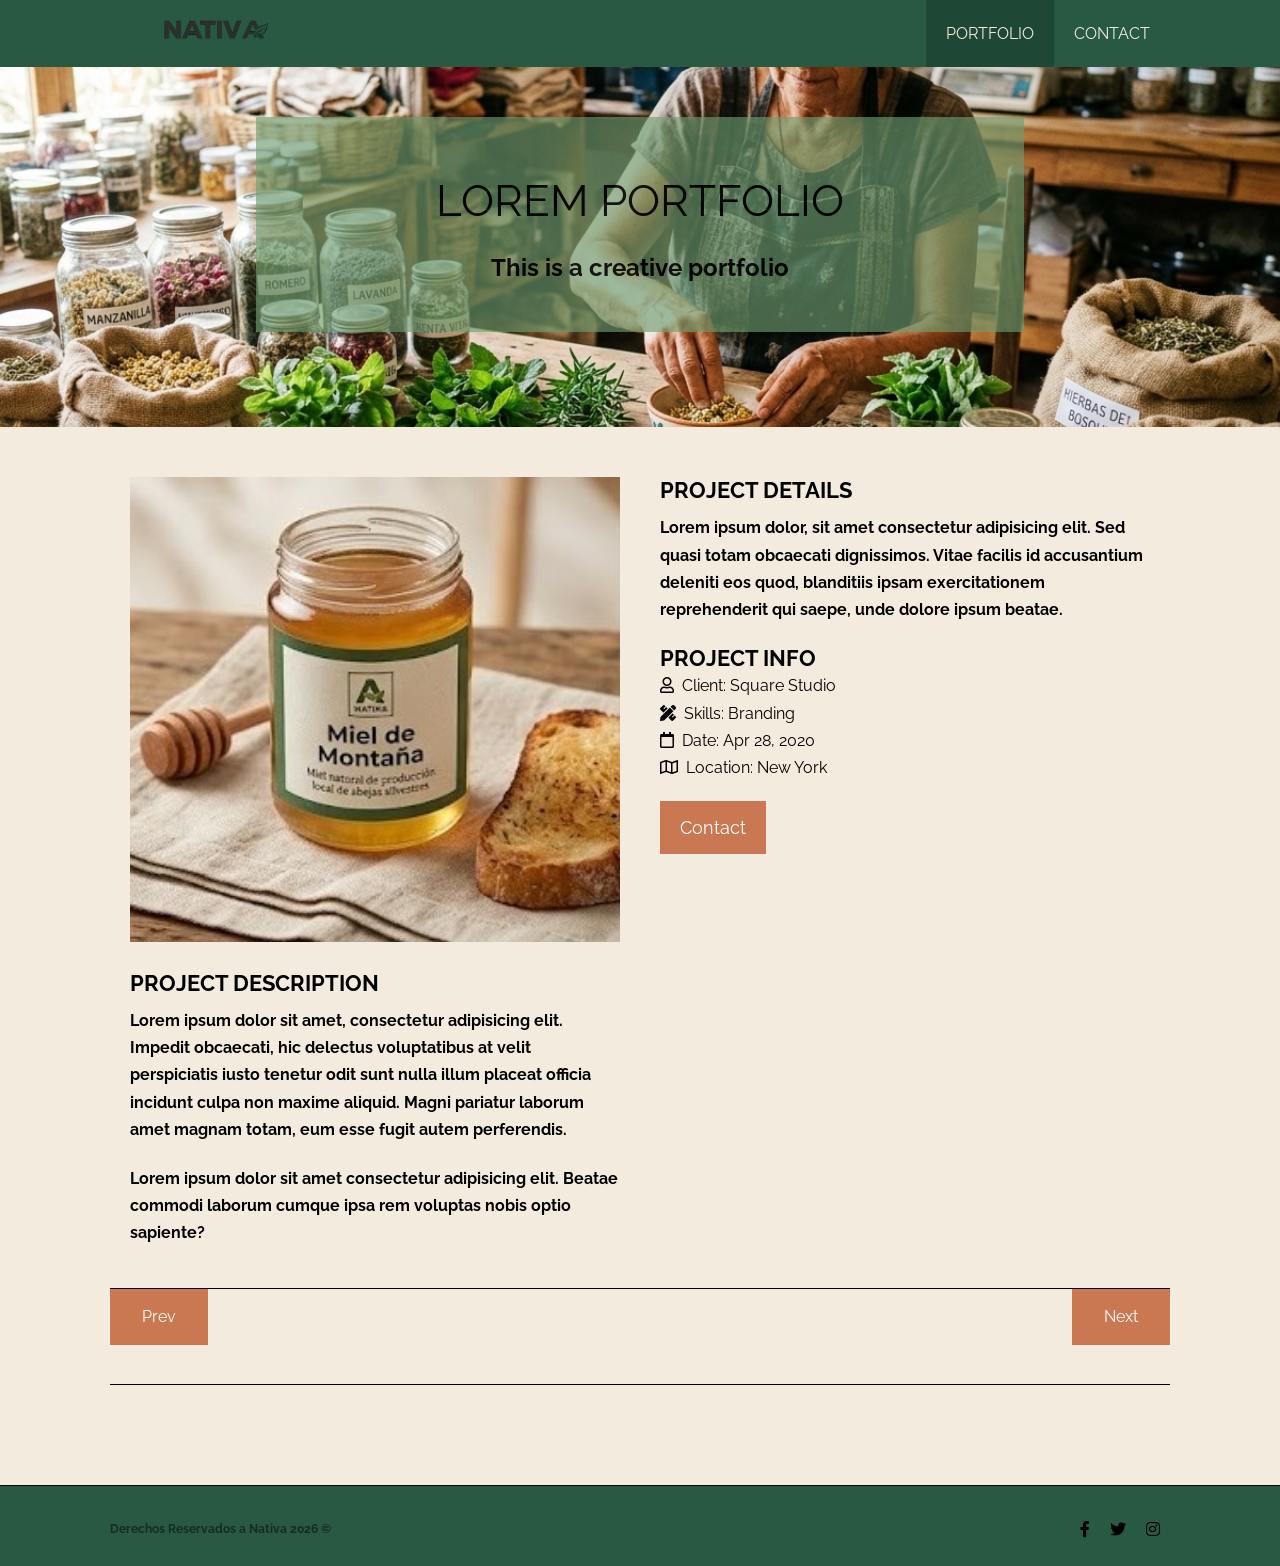
==== portfolio-3.html @ fa17c5b1 "Add files via upload" ====
<!DOCTYPE html>
<html lang="en">
<head>
  <meta charset="UTF-8">
  <meta name="viewport" content="width=device-width, initial-scale=1.0">
  <link href="https://fonts.googleapis.com/css2?family=Raleway:wght@400;700&display=swap" rel="stylesheet">
  <link rel="stylesheet" href="https://use.fontawesome.com/releases/v5.6.1/css/all.css" integrity="sha384-gfdkjb5BdAXd+lj+gudLWI+BXq4IuLW5IT+brZEZsLFm++aCMlF1V92rMkPaX4PP" crossorigin="anonymous">
  <link rel="stylesheet" href="css/style.css">
  <link rel="stylesheet" media="screen and (max-width: 768px)" href="css/mobile.css">
  <title>Nativa</title>
</head>
<body>
  <header>
    <nav id="navbar">
      <div class="container" >
        <a href="index.html">
        <img src="img/Logo-NATIVA.png" alt="" >
        </a>
        <ul id="main-nav" class="txt-btn">
          <li><a class="current" href="index.html">Portfolio</a></li>
          <li><a href="contact.html">Contact</a></li>
        </ul>
      </div>
    </nav>

    <div id="showcase-home">
      <div class="showcase-banner">
        <h1 class="subpage">Lorem Portfolio</h1>
        <p class="large">This is a creative portfolio</p>
      </div>
    </div>

  </header>

  <section class="single-project">
    <div class="container">
      <div class="box-portfolio">
        <img src="img/portfolio/3-Miel-de-Montaña.jpeg" alt="">
        <h4>Project Description</h4>
        <p>Lorem ipsum dolor sit amet, consectetur adipisicing elit. Impedit obcaecati, hic delectus voluptatibus at velit perspiciatis iusto tenetur odit sunt nulla illum placeat officia incidunt culpa non maxime aliquid. Magni pariatur laborum amet magnam totam, eum esse fugit autem perferendis.</p>
        <p>Lorem ipsum dolor sit amet consectetur adipisicing elit. Beatae commodi laborum cumque ipsa rem voluptas nobis optio sapiente?</p>
      </div>
      <div class="box-portfolio">
        <h4>Project Details</h4>
        <p>Lorem ipsum dolor, sit amet consectetur adipisicing elit. Sed quasi totam obcaecati dignissimos. Vitae facilis id accusantium deleniti eos quod, blanditiis ipsam exercitationem reprehenderit qui saepe, unde dolore ipsum beatae.</p>
        <h4>Project Info</h4>
        <ul>
          <li><i class="far fa-user"></i> &nbsp;Client: Square Studio</li>
          <li><i class="fas fa-pencil-ruler"></i> &nbsp;Skills: Branding</li>
          <li><i class="far fa-calendar"></i> &nbsp;Date: Apr 28, 2020</li>
          <li><i class="far fa-map"></i> &nbsp;Location: New York</li>
        </ul>
        <a class="btn btn-light"
        href="contact.html">Contact</a>
      </div>
    </div>
      <div class="single-project-btn">
        <div class="container">
          <div class="hr-small"></div>
          <div class="prev">
            <a href="portfolio-2.html" class="btn btn-light">Prev</a>
          </div>
          <div class="next">
            <a href="portfolio-4.html" class="btn btn-light">Next</a>
          </div>
          <div class="hr-small-2"></div>
        </div>
      </div>
  </section>

  <hr>

  <footer id="main-footer">
    <div class="container">
            <p class="small">Derechos Reservados a Nativa 2026 &copy;</p>
      <!-- <div class="social"> -->
        <ul>
          <li><a href="https://www.facebook.com/iandyx24" target="_blank"><i class="fab fa-facebook-f"></i></a></li>
          <li><a href="https://x.com/AndresOviedo130" target="_blank"><i class="fab fa-twitter"></i></a></li>
          <li><a href="https://www.instagram.com/iandyx24/?hl=es" target="_blank"><i class="fab fa-instagram"></i></a></li>
        </ul>
      <!-- </div> -->
    </div>
  </footer>

</body>
</html>
---- css/style.css ----
/* =========================================
   VARIABLES
========================================= */

:root {
  --main-color: #F3EBDD;
  --primary-color: #c4c4c4;
  --secondary-color: #f9f9f9;

  --green-dark: #285943;
  --green-light: #6F9E73;

  --black: #000000;
}


/* =========================================
   RESET
========================================= */

* {
  margin: 0;
  padding: 0;
  box-sizing: border-box;
}


/* =========================================
   MAIN STYLING
========================================= */

html,
body {
  font-family: 'Raleway', sans-serif;
  color: #000000;
  line-height: 1.7em;
  background-color: #F3EBDD;
}

a {
  color: #000000;
  text-decoration: none;
}


/* =========================================
   LOGO
========================================= */

#navbar img {
  max-height: 45px;
  width: auto;
}


/* =========================================
   TEXTOS
========================================= */

h1 {
  padding-bottom: 20px;
  font-size: 44px;
  font-weight: normal;
  text-transform: uppercase;
  color: #000000;
}

h4 {
  font-size: 22px;
  font-weight: bold;
  text-transform: uppercase;
  color: #000000;
}

h1.logo {
  font-size: 2.25em;
  font-weight: bold;
  color: #000000;
}

p {
  margin: 10px 0;
  font-size: 1em;
  color: #000000;
}

p.small {
  font-size: 12px;
}

p.large {
  font-size: 24px;
}

.txt-btn {
  font-size: 1em;
  text-transform: uppercase;
}


/* =========================================
   LÍNEAS
========================================= */

hr {
  border: 0;
  border-top: 1px solid #000000;
}


/* =========================================
   CONTAINER
========================================= */

.container {
  margin: auto;
  max-width: 1100px;
  overflow: auto;
  padding: 0 20px;
}


/* =========================================
   BOTONES
========================================= */

.btn {
  display: inline-block;
  font-size: 1.125em;
  padding: 13px 20px;
  border: none;
  cursor: pointer;
}

.btn:hover {
  background-color: #000000;
  color: #F3EBDD;
}

.btn-light {
  background-color: #F3EBDD;
  color: #000000;
}

.btn-dark {
  background-color: #000000;
  color: #F3EBDD;
}


/* =========================================
   HEADER
========================================= */

header {
  background-color: #285943;
}


/* =========================================
   NAVBAR
========================================= */

#navbar {
  overflow: auto;
  background-color: #285943;
}

#navbar .container {
  display: flex;
  justify-content: space-between;
  align-items: center;
}

#navbar .logo {
  float: left;
  padding-top: 20px;
  color: #000000;
}

#navbar ul {
  list-style: none;
  float: right;
}

#navbar ul li {
  float: left;
}

#navbar ul li a {
  display: block;
  padding: 20px;
  text-align: center;
  color: #F3EBDD;
  transition: background-color 0.3s ease, color 0.3s ease;
}

/* BOTÓN DE LA PÁGINA ACTUAL */
#navbar ul li a.current {
  background-color: #1f4735;
  color: #F3EBDD;
}

/* CUANDO PASAS EL MOUSE */
#navbar ul li a:hover {
  background-color: #3b7358;
  color: #F3EBDD;
}


/* =========================================
   SHOWCASE HOME
========================================= */
#showcase-home {
  background-image: url("../img/portfolio/De-fondo.jfif");
  background-repeat: no-repeat;
  background-position: center center;
  background-size: cover;
  min-height: 40vh;
  padding: 50px 0;
}

#showcase-home .showcase-banner {
  background-color: rgba(111, 158, 115, 0.7);
  min-height: 200px;
  width: 60%;
  margin: auto;
  padding: 40px;
  box-sizing: border-box;
  text-align: center;
  color: #000;
}


#showcase-home .showcase-banner {
  opacity: 0.9;
}


/* =========================================
   SHOWCASE
========================================= */

#showcase {
  background-color: #F3EBDD;
  height: 40vh;
  padding: 50px;
}

#showcase .showcase-banner {
  background-color: #f9f9f9;
  height: 100%;
  width: 60%;
  margin: auto;
  padding-top: 40px;
  text-align: center;
  color: #000000;
}

#showcase h1,
#showcase-home h1 {
  padding: 30px;
  color: #000000;
}


/* =========================================
   PORTFOLIO
========================================= */

#portfolio {
  text-align: center;
  padding-top: 30px;
  padding-bottom: 40px;
  width: 100%;
  background-color: #F3EBDD;
  color: #000000;
}

#portfolio .portfolio-nav {
  display: table;
  margin: 0 auto;
  padding-bottom: 20px;
}

#portfolio ul {
  list-style: none;
  float: right;
}

#portfolio ul li {
  float: left;
}

#portfolio ul li a {
  display: block;
  padding: 20px;
  text-align: center;
  color: #000000;
}

#portfolio ul li a:hover {
  background-color: #000000;
  color: #F3EBDD;
}


/* =========================================
   PORTFOLIO CONTENT
========================================= */

.portfolio-content {
  width: 100%;
  overflow: hidden;
}


/* =========================================
   PORTFOLIO BOXES
========================================= */

.box {
  float: left;
  width: 33.333%;
  padding: 10px;
}

/* Todas las imágenes tienen
   exactamente la misma proporción */

.box img {
  width: 100%;
  aspect-ratio: 1 / 1;
  object-fit: cover;
  display: block;
}


/* Efecto al pasar el mouse */

.box a {
  display: block;
  overflow: hidden;
}

.box a:hover img {
  transform: scale(1.05);
  transition: transform 0.3s ease;
}


/* =========================================
   SINGLE PROJECT
========================================= */

.single-project {
  padding-top: 30px;
  padding-bottom: 100px;
  color: #000000;
}

.single-project img {
  padding-bottom: 20px;
}

.box-portfolio {
  float: left;
  width: 50%;
  padding: 20px;
}

.box-portfolio p {
  padding-bottom: 12px;
  color: #000000;
}

.box-portfolio img {
  width: 100%;
}

.box-portfolio ul {
  list-style: none;
  padding-bottom: 20px;
}

.single-project .single-project-btn .prev {
  padding-top: 20px;
  float: left;
}

.single-project .single-project-btn .next {
  padding-top: 20px;
  float: right;
}


/* =========================================
   LÍNEAS DEL SINGLE PROJECT
========================================= */

.single-project .hr-small {
  background: #000000;
  height: 1px;
  float: none;
}

.single-project .hr-small-2 {
  background: #000000;
  height: 1px;
  margin-top: 95px;
}


/* =========================================
   CONTACT
========================================= */

#contact {
  height: 700px;
  padding-top: 50px;
  padding-bottom: 100px;
  background-color: #F3EBDD;
  color: #000000;
}

#contact .box-contact-features {
  float: left;
  width: 33.3%;
  text-align: center;
  color: #000000;
}

#contact .box-contact-features i {
  padding-bottom: 20px;
  color: #000000;
}

#contact .box-contact-features p {
  line-height: .8em;
  color: #000000;
}

#contact .features-contact .box-form {
  float: left;
  width: 50%;
  padding: 60px 10px 20px 10px;
}

#contact .features-contact .box-form iframe {
  width: 100%;
  height: 400px;
}


/* =========================================
   CONTACT FORM
========================================= */

#contact #contact-form .single-form {
  margin-bottom: 20px;
}

#contact-form label {
  display: block;
  margin-bottom: 5px;
  color: #000000;
}

#contact-form input,
#contact-form textarea {
  width: 100%;
  padding: 10px;
  border: 1px solid #000000;
  background-color: #F3EBDD;
  color: #000000;
}

#contact-form textarea {
  height: 200px;
}

#contact-form input:focus,
#contact-form textarea:focus {
  outline: none;
  border-color: #285943;
}


/* =========================================
   FOOTER
========================================= */

#main-footer {
  height: 80px;
  padding-top: 20px;
  background-color: #285943;
  color: #000000;
}

#main-footer p {
  float: left;
}


/* =========================================
   LOREM PORTFOLIO
========================================= */

#main-footer p.small {
  color: rgba(7, 7, 7, 0.55);
}

p {
  font-weight: bold; 
}


/* =========================================
   SOCIAL ICONS
========================================= */

#main-footer ul {
  float: right;
  list-style: none;
}

#main-footer ul li {
  float: left;
}

#main-footer ul li i {
  color: #000000;
}

#main-footer ul li a {
  display: block;
  padding: 10px;
  text-align: center;
  color: #000000;
}

#main-footer ul li a:hover {
  background-color: #000000;
  color: #F3EBDD;
}

#main-footer ul li a:hover i {
  color: #F3EBDD;
}

/* =========================================
   BOTONES GENERALES
========================================= */

.btn {
  display: inline-block;
  font-size: 1.125em;
  padding: 13px 20px;
  border: none;
  cursor: pointer;
  background-color: #C97852;
  color: #ffffff;
  text-decoration: none;
  transition: all 0.3s ease;
}


/* =========================================
   BOTÓN CONTACT
========================================= */

.btn-light,
.btn-dark {
  background-color: #C97852;
  color: #ffffff;
}

.btn:hover,
.btn-light:hover,
.btn-dark:hover {
  background-color: #000000;
  color: #F3EBDD;
}


/* =========================================
   BOTONES PREV / NEXT
========================================= */

.single-project .single-project-btn .prev,
.single-project .single-project-btn .next {
  display: inline-block;
  padding: 5px 12px;
  background-color: #C97852;
  color: #ffffff;
  font-size: 14px;
  line-height: 1.4em;
  text-decoration: none;
  border: none;
  cursor: pointer;
  transition: all 0.3s ease;
}


/* Posición PREV */

.single-project .single-project-btn .prev {
  padding-top: 5px;
  float: left;
}


/* Posición NEXT */

.single-project .single-project-btn .next {
  padding-top: 5px;
  float: right;
}


/* Hover PREV / NEXT */

.single-project .single-project-btn .prev:hover,
.single-project .single-project-btn .next:hover {
  background-color: #000000;
  color: #F3EBDD;
}
---- css/mobile.css ----
/* Navbar */
#navbar .logo{
  float: none;
  text-align: center;
}

#navbar ul, 
#navbar ul li {
  float: none;
}

#navbar ul li a {
  padding: 5px;
}

/* Showcase */
#showcase-home {
  height: 30vh;
  padding: 10px;
}

#showcase .showcase-banner,
#showcase-home .showcase-banner{
  /* background: var(--secondary-color); */
  height: 100%;
  width: 80%;
}

#showcase h1,
#showcase-home h1 {
  font-size: 30px;
  line-height: 1em;
  padding: 10px;
}

#showcase p,
#showcase-home p {
  font-size: 18px;
}

/* Portfolio */
#portfolio .portfolio-nav {
  display: none;
}

.box {
  float: none;
  width: 100%;
  padding:10px;
}

/* Contact */
#contact {
  height: 100%;
}

#contact .box-contact-features {
  float: none;
  width: 100%;
}

#contact .features-contact .box-form{
  float: none;
  width: 100%;
}

/* Single Project */
.box-portfolio {
  float: none;
  width: 100%;
}


/* Footer */
#main-footer {
  text-align: center;
}

#main-footer p,
#main-footer ul,
#main-footer ul li {
  float: none;
}
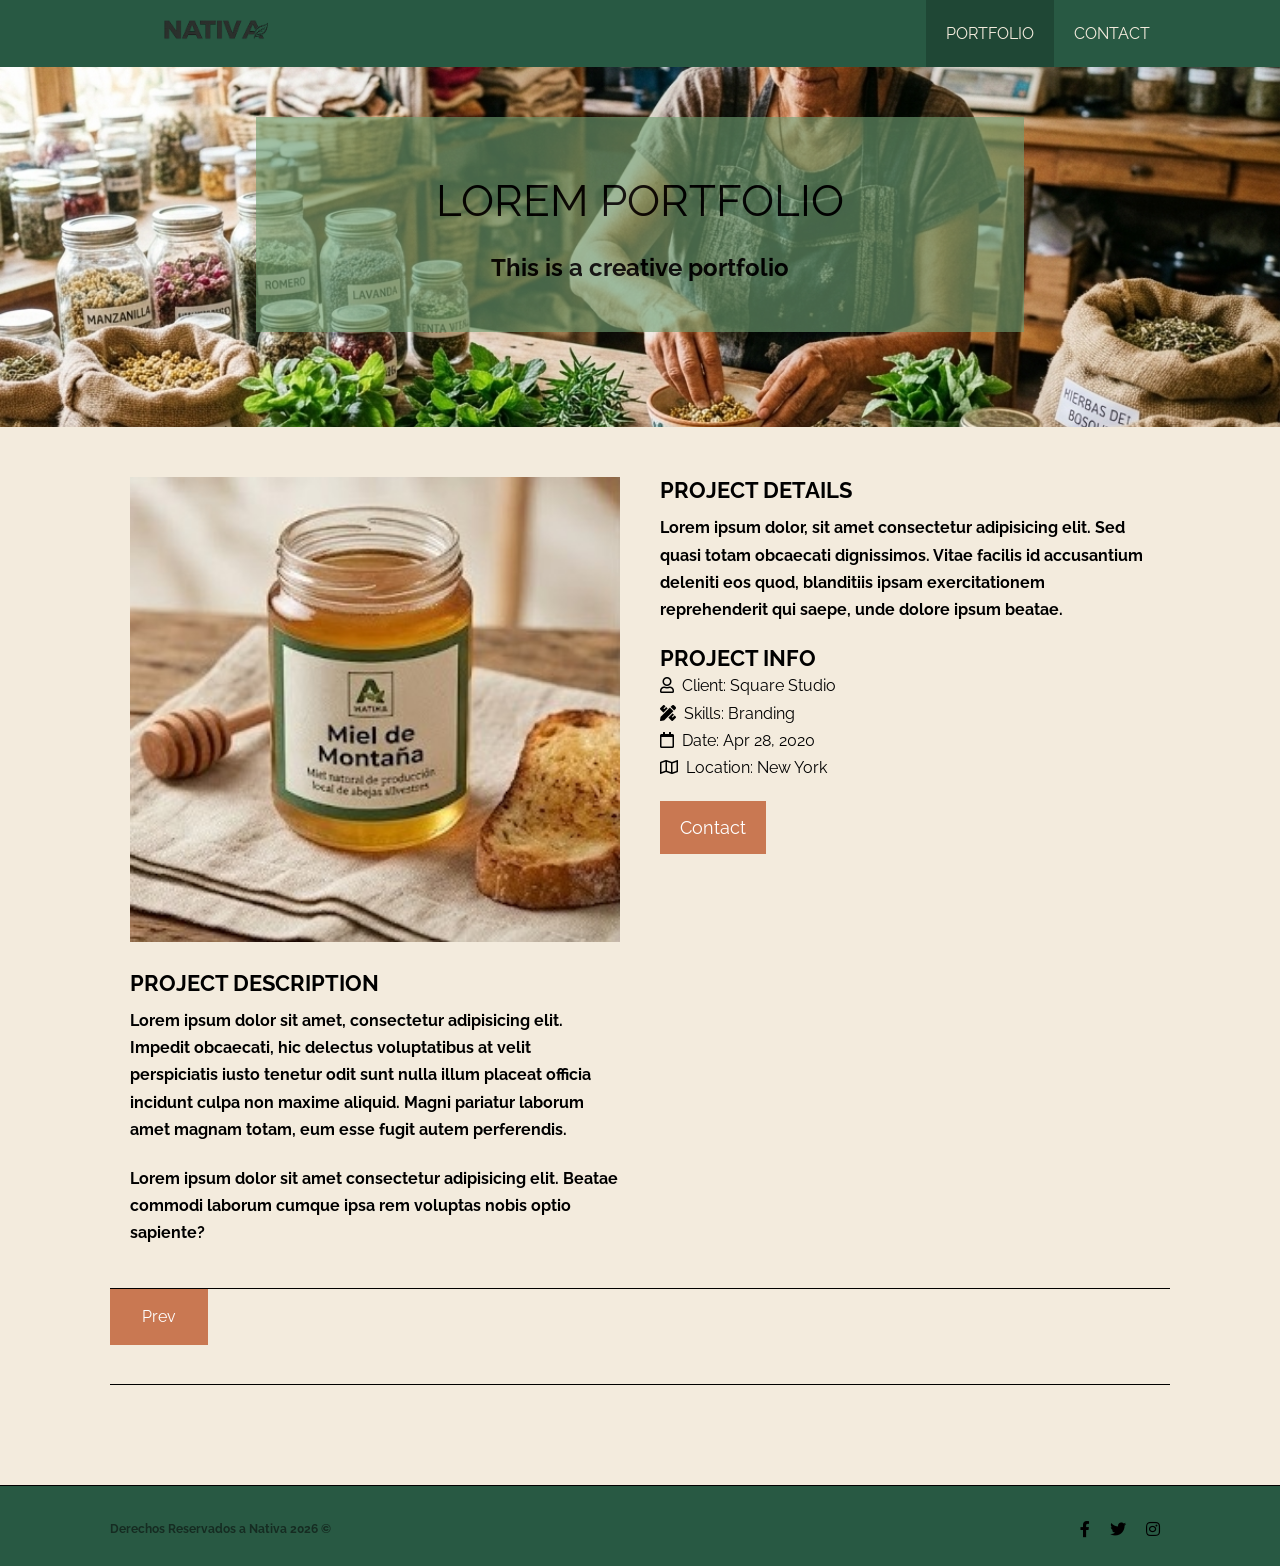
==== commit 34d80210: "Remove 'Next' button from portfolio-3.html Removed the 'Next' button link from the portfolio." ====
--- a/portfolio-3.html
+++ b/portfolio-3.html
@@ -60,9 +60,6 @@
           <div class="prev">
             <a href="portfolio-2.html" class="btn btn-light">Prev</a>
           </div>
-          <div class="next">
-            <a href="portfolio-4.html" class="btn btn-light">Next</a>
-          </div>
           <div class="hr-small-2"></div>
         </div>
       </div>
@@ -84,4 +81,4 @@
   </footer>
 
 </body>
-</html>+</html>
